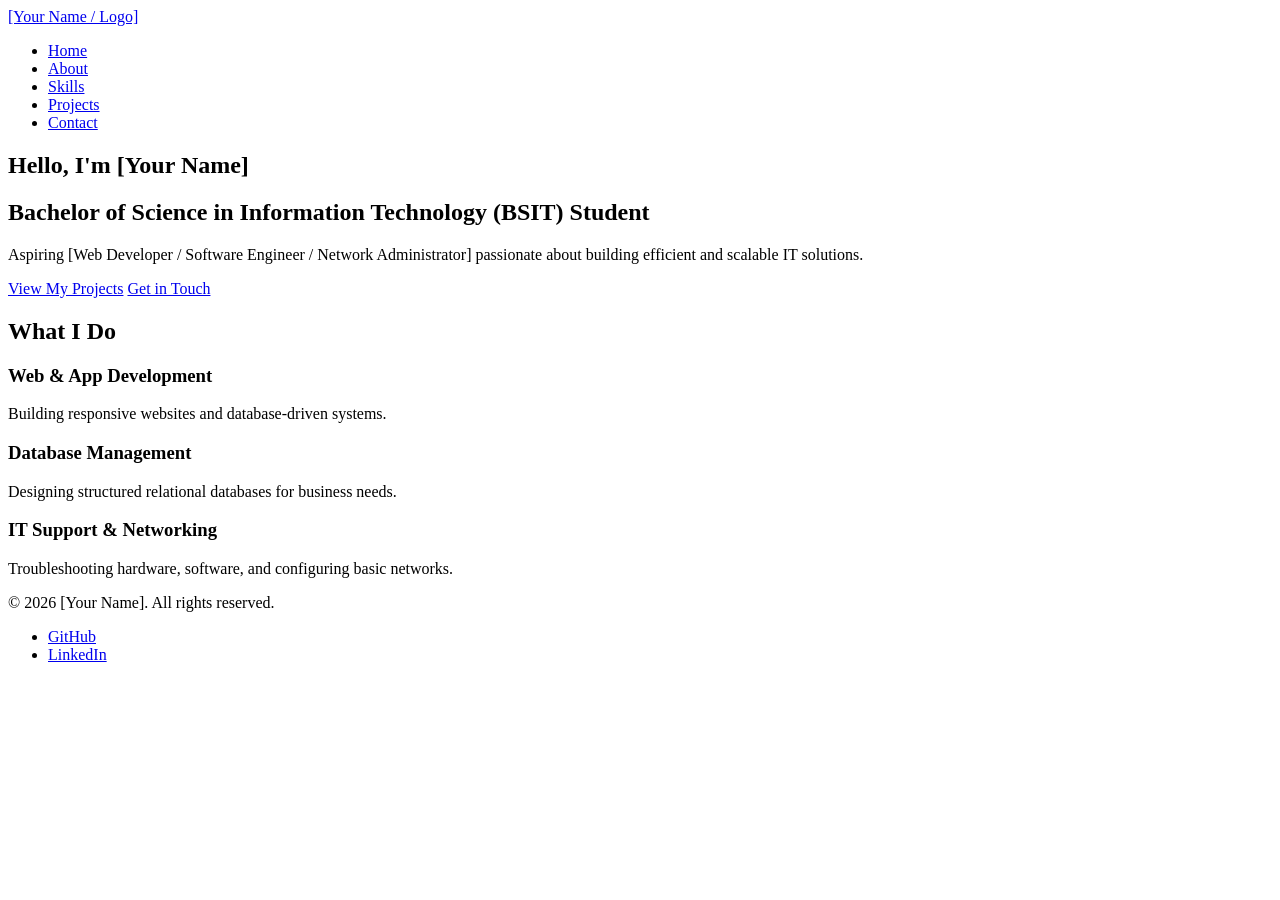
==== about.html @ 2b546a76 "creating the index structure" ====
<!DOCTYPE html>
<html lang="en">
<head>
    <meta charset="UTF-8">
    <meta name="viewport" content="width=device-width, initial-scale=1.0">
    <title>Home | [Your Name] - BSIT Portfolio</title>
    <!-- <link rel="stylesheet" href="style.css"> -->
</head>
<body>

    <header>
        <nav>
            <a href="index.html">[Your Name / Logo]</a>
            <ul>
                <li><a href="index.html">Home</a></li>
                <li><a href="about.html">About</a></li>
                <li><a href="skills.html">Skills</a></li>
                <li><a href="projects.html">Projects</a></li>
                <li><a href="contact.html">Contact</a></li>
            </ul>
        </nav>
    </header>

    <main>
        <!-- Hero Section -->
        <section id="hero">
            <h1>Hello, I'm [Your Name]</h1>
            <h2>Bachelor of Science in Information Technology (BSIT) Student</h2>
            <p>Aspiring [Web Developer / Software Engineer / Network Administrator] passionate about building efficient and scalable IT solutions.</p>
            <div>
                <a href="projects.html">View My Projects</a>
                <a href="contact.html">Get in Touch</a>
            </div>
        </section>

        <!-- Quick Overview Section -->
        <section id="overview">
            <h2>What I Do</h2>
            <article>
                <h3>Web & App Development</h3>
                <p>Building responsive websites and database-driven systems.</p>
            </article>
            <article>
                <h3>Database Management</h3>
                <p>Designing structured relational databases for business needs.</p>
            </article>
            <article>
                <h3>IT Support & Networking</h3>
                <p>Troubleshooting hardware, software, and configuring basic networks.</p>
            </article>
        </section>
    </main>

    <footer>
        <p>&copy; 2026 [Your Name]. All rights reserved.</p>
        <ul>
            <li><a href="#">GitHub</a></li>
            <li><a href="#">LinkedIn</a></li>
        </ul>
    </footer>

</body>
</html>
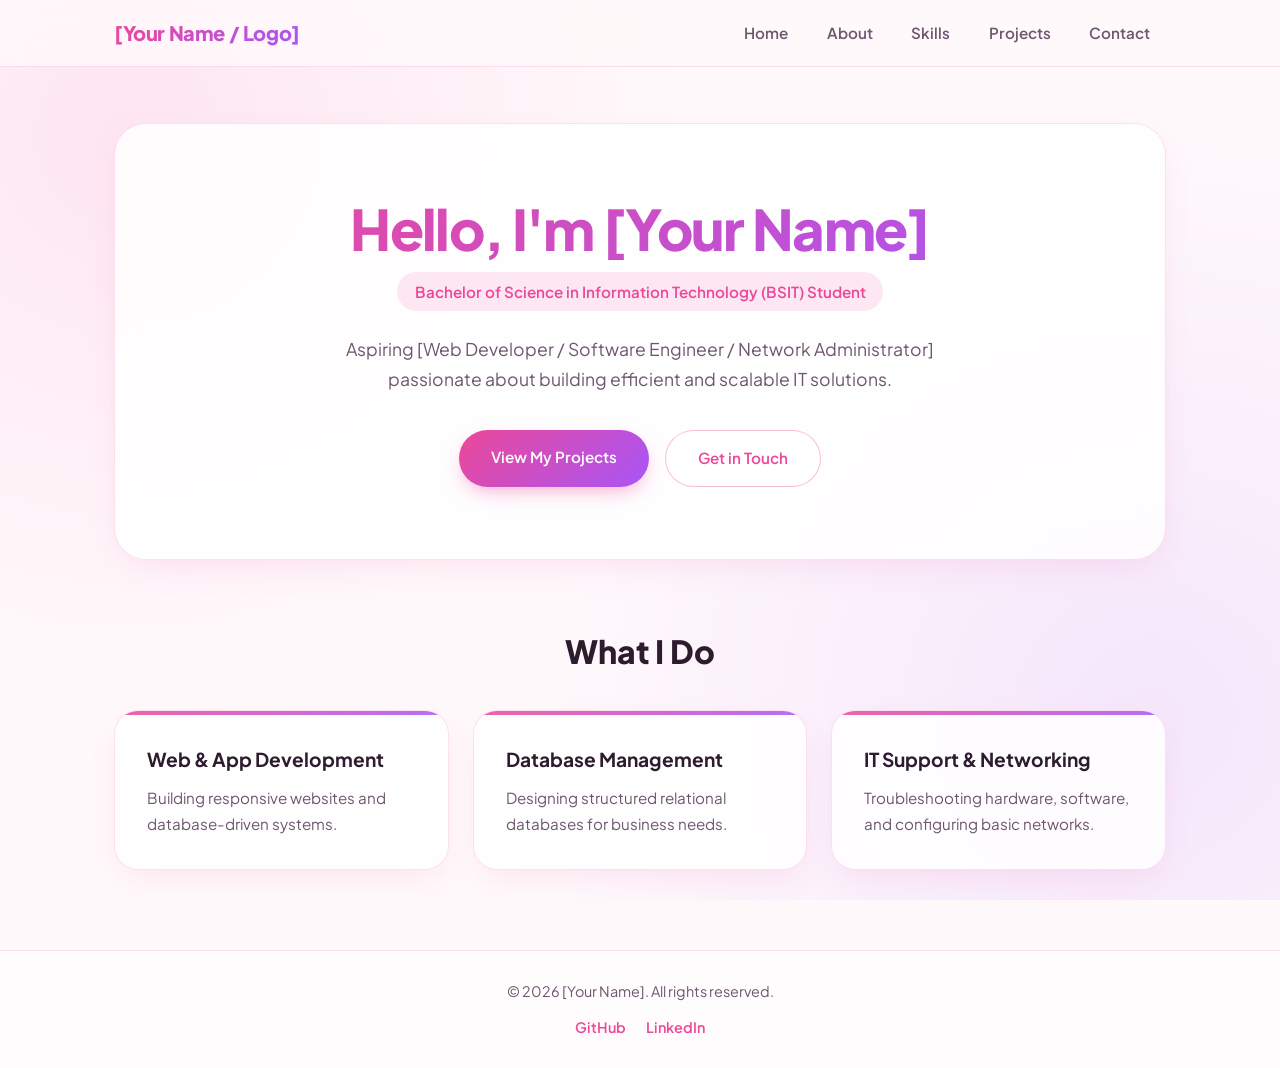
==== commit efdb1e72: "adding a style on about and contact" ====
--- a/about.html
+++ b/about.html
@@ -4,7 +4,7 @@
     <meta charset="UTF-8">
     <meta name="viewport" content="width=device-width, initial-scale=1.0">
     <title>Home | [Your Name] - BSIT Portfolio</title>
-    <!-- <link rel="stylesheet" href="style.css"> -->
+    <link rel="stylesheet" href="assets/about.css">
 </head>
 <body>
 
--- a/assets/about.css
+++ b/assets/about.css
@@ -0,0 +1,411 @@
+/* Import Modern Google Font */
+@import url('https://fonts.googleapis.com/css2?family=Plus+Jakarta+Sans:wght@400;500;600;700;800&display=swap');
+
+/* Color Palette & Variables */
+:root {
+    --bg-main: #fff9fb;
+    --bg-card: rgba(255, 255, 255, 0.85);
+    --text-dark: #2d1b2e;
+    --text-muted: #6e566f;
+    --accent-pink: #ec4899;
+    --accent-rose: #f43f5e;
+    --accent-lavender: #a855f7;
+    --soft-blush: #fce7f3;
+    --border-soft: rgba(236, 72, 153, 0.16);
+    --shadow-soft: 0 12px 35px -10px rgba(236, 72, 153, 0.15);
+    --gradient-primary: linear-gradient(135deg, #ec4899, #a855f7);
+}
+
+/* Reset & Base Styles */
+* {
+    margin: 0;
+    padding: 0;
+    box-sizing: border-box;
+}
+
+body {
+    font-family: 'Plus Jakarta Sans', -apple-system, BlinkMacSystemFont, sans-serif;
+    color: var(--text-dark);
+    background-color: var(--bg-main);
+    background-image:
+        radial-gradient(circle at 10% 15%, rgba(244, 114, 182, 0.14) 0%, transparent 40%),
+        radial-gradient(circle at 90% 80%, rgba(192, 132, 252, 0.16) 0%, transparent 45%);
+    background-attachment: fixed;
+    line-height: 1.7;
+    min-height: 100vh;
+    display: flex;
+    flex-direction: column;
+}
+
+/* Sticky Glassmorphism Navigation */
+header {
+    position: sticky;
+    top: 0;
+    z-index: 100;
+    background: rgba(255, 249, 251, 0.82);
+    backdrop-filter: blur(14px);
+    -webkit-backdrop-filter: blur(14px);
+    border-bottom: 1px solid var(--border-soft);
+}
+
+nav {
+    max-width: 1100px;
+    margin: 0 auto;
+    padding: 1rem 1.5rem;
+    display: flex;
+    justify-content: space-between;
+    align-items: center;
+    flex-wrap: wrap;
+    gap: 1rem;
+}
+
+/* Brand / Logo */
+nav > a {
+    font-size: 1.25rem;
+    font-weight: 800;
+    text-decoration: none;
+    background: var(--gradient-primary);
+    -webkit-background-clip: text;
+    -webkit-text-fill-color: transparent;
+    letter-spacing: -0.02em;
+}
+
+/* Nav Links */
+nav ul {
+    list-style: none;
+    display: flex;
+    gap: 0.4rem;
+    flex-wrap: wrap;
+}
+
+nav ul li a {
+    text-decoration: none;
+    color: var(--text-muted);
+    font-weight: 600;
+    font-size: 0.95rem;
+    padding: 0.5rem 1rem;
+    border-radius: 999px;
+    transition: all 0.25s ease;
+}
+
+nav ul li a:hover {
+    background-color: var(--soft-blush);
+    color: var(--accent-pink);
+}
+
+/* Main Container */
+main {
+    flex: 1;
+    width: 100%;
+    max-width: 1100px;
+    margin: 0 auto;
+    padding: 3.5rem 1.5rem 5rem;
+}
+
+/* =========================================
+   HOME SECTIONS (#hero & #overview)
+   ========================================= */
+#hero {
+    text-align: center;
+    padding: 4.5rem 2rem;
+    background: var(--bg-card);
+    border: 1px solid var(--border-soft);
+    border-radius: 32px;
+    box-shadow: var(--shadow-soft);
+    backdrop-filter: blur(10px);
+    margin-bottom: 4rem;
+}
+
+#hero h1 {
+    font-size: clamp(2.2rem, 5vw, 3.5rem);
+    font-weight: 800;
+    letter-spacing: -0.03em;
+    line-height: 1.15;
+    margin-bottom: 0.75rem;
+    background: var(--gradient-primary);
+    -webkit-background-clip: text;
+    -webkit-text-fill-color: transparent;
+}
+
+#hero h2 {
+    display: inline-block;
+    font-size: 0.95rem;
+    font-weight: 600;
+    color: var(--accent-pink);
+    background-color: var(--soft-blush);
+    padding: 0.4rem 1.1rem;
+    border-radius: 999px;
+    margin-bottom: 1.5rem;
+}
+
+#hero p {
+    max-width: 620px;
+    margin: 0 auto 2.2rem;
+    color: var(--text-muted);
+    font-size: 1.1rem;
+}
+
+#hero div {
+    display: flex;
+    justify-content: center;
+    gap: 1rem;
+    flex-wrap: wrap;
+}
+
+#hero div a {
+    text-decoration: none;
+    font-weight: 600;
+    font-size: 0.95rem;
+    padding: 0.9rem 2rem;
+    border-radius: 999px;
+    transition: transform 0.25s ease, box-shadow 0.25s ease, background-color 0.25s ease;
+}
+
+/* Primary Pill Button */
+#hero div a:first-child {
+    background: var(--gradient-primary);
+    color: #ffffff;
+    box-shadow: 0 8px 20px -6px rgba(236, 72, 153, 0.5);
+}
+
+#hero div a:first-child:hover {
+    transform: translateY(-3px);
+    box-shadow: 0 12px 24px -6px rgba(236, 72, 153, 0.65);
+}
+
+/* Secondary Outline Pill Button */
+#hero div a:last-child {
+    background: #ffffff;
+    color: var(--accent-pink);
+    border: 1.5px solid rgba(236, 72, 153, 0.35);
+}
+
+#hero div a:last-child:hover {
+    background: var(--soft-blush);
+    transform: translateY(-3px);
+}
+
+/* Overview Grid Section */
+#overview {
+    display: grid;
+    grid-template-columns: repeat(auto-fit, minmax(260px, 1fr));
+    gap: 1.5rem;
+}
+
+#overview h2 {
+    grid-column: 1 / -1;
+    text-align: center;
+    font-size: 2rem;
+    font-weight: 800;
+    margin-bottom: 0.5rem;
+    color: var(--text-dark);
+}
+
+#overview article {
+    background: var(--bg-card);
+    border: 1px solid var(--border-soft);
+    border-radius: 24px;
+    padding: 2rem;
+    box-shadow: var(--shadow-soft);
+    transition: transform 0.3s ease, border-color 0.3s ease;
+    position: relative;
+    overflow: hidden;
+}
+
+#overview article::before {
+    content: "";
+    position: absolute;
+    top: 0;
+    left: 0;
+    width: 100%;
+    height: 4px;
+    background: var(--gradient-primary);
+    opacity: 0.85;
+}
+
+#overview article:hover {
+    transform: translateY(-6px);
+    border-color: rgba(236, 72, 153, 0.4);
+}
+
+#overview article h3 {
+    font-size: 1.2rem;
+    font-weight: 700;
+    margin-bottom: 0.6rem;
+    color: var(--text-dark);
+}
+
+#overview article p {
+    color: var(--text-muted);
+    font-size: 0.95rem;
+}
+
+/* =========================================
+   ABOUT PAGE SECTIONS (#bio, #education, #certifications)
+   ========================================= */
+#bio,
+#education,
+#certifications {
+    background: var(--bg-card);
+    border: 1px solid var(--border-soft);
+    border-radius: 28px;
+    padding: 2.5rem;
+    box-shadow: var(--shadow-soft);
+    margin-bottom: 2rem;
+}
+
+#bio {
+    text-align: center;
+}
+
+#bio h1 {
+    font-size: 2.4rem;
+    font-weight: 800;
+    margin-bottom: 1.5rem;
+    background: var(--gradient-primary);
+    -webkit-background-clip: text;
+    -webkit-text-fill-color: transparent;
+}
+
+#bio img {
+    width: 165px;
+    height: 165px;
+    object-fit: cover;
+    border-radius: 50%;
+    border: 4px solid #ffffff;
+    box-shadow: 0 0 0 3px rgba(236, 72, 153, 0.35), var(--shadow-soft);
+    margin-bottom: 1.5rem;
+}
+
+#bio p {
+    max-width: 700px;
+    margin: 0 auto 1.2rem;
+    color: var(--text-muted);
+}
+
+#bio a {
+    display: inline-block;
+    margin-top: 0.8rem;
+    text-decoration: none;
+    background: var(--gradient-primary);
+    color: #ffffff;
+    font-weight: 600;
+    padding: 0.85rem 2rem;
+    border-radius: 999px;
+    box-shadow: 0 8px 20px -6px rgba(236, 72, 153, 0.45);
+    transition: transform 0.25s ease;
+}
+
+#bio a:hover {
+    transform: translateY(-3px);
+}
+
+#education h2,
+#certifications h2 {
+    font-size: 1.6rem;
+    font-weight: 700;
+    margin-bottom: 1.25rem;
+    color: var(--text-dark);
+}
+
+#education article {
+    border-left: 3px solid var(--accent-pink);
+    padding-left: 1.5rem;
+}
+
+#education article h3 {
+    font-size: 1.2rem;
+    color: var(--text-dark);
+}
+
+#education article p {
+    color: var(--text-muted);
+    font-size: 0.95rem;
+    margin-top: 0.25rem;
+}
+
+#education article h4 {
+    margin-top: 1.2rem;
+    margin-bottom: 0.6rem;
+    color: var(--accent-pink);
+    font-size: 0.95rem;
+    text-transform: uppercase;
+    letter-spacing: 0.05em;
+}
+
+#education ul,
+#certifications ul {
+    list-style: none;
+    display: flex;
+    flex-wrap: wrap;
+    gap: 0.6rem;
+}
+
+#education ul li,
+#certifications ul li {
+    background: var(--soft-blush);
+    color: #9d174d;
+    font-weight: 500;
+    font-size: 0.9rem;
+    padding: 0.45rem 1rem;
+    border-radius: 999px;
+}
+
+/* =========================================
+   FOOTER
+   ========================================= */
+footer {
+    border-top: 1px solid var(--border-soft);
+    background: rgba(255, 255, 255, 0.6);
+    padding: 1.75rem 1.5rem;
+    text-align: center;
+}
+
+footer p {
+    color: var(--text-muted);
+    font-size: 0.9rem;
+    margin-bottom: 0.6rem;
+}
+
+footer ul {
+    list-style: none;
+    display: flex;
+    justify-content: center;
+    gap: 1.25rem;
+}
+
+footer ul li a {
+    text-decoration: none;
+    color: var(--accent-pink);
+    font-weight: 600;
+    font-size: 0.9rem;
+    transition: color 0.2s ease;
+}
+
+footer ul li a:hover {
+    color: var(--accent-lavender);
+}
+
+/* =========================================
+   MOBILE RESPONSIVENESS
+   ========================================= */
+@media (max-width: 768px) {
+    nav {
+        flex-direction: column;
+        text-align: center;
+    }
+
+    nav ul {
+        justify-content: center;
+    }
+
+    #hero {
+        padding: 3rem 1.25rem;
+    }
+
+    #bio,
+    #education,
+    #certifications {
+        padding: 1.75rem 1.25rem;
+    }
+}
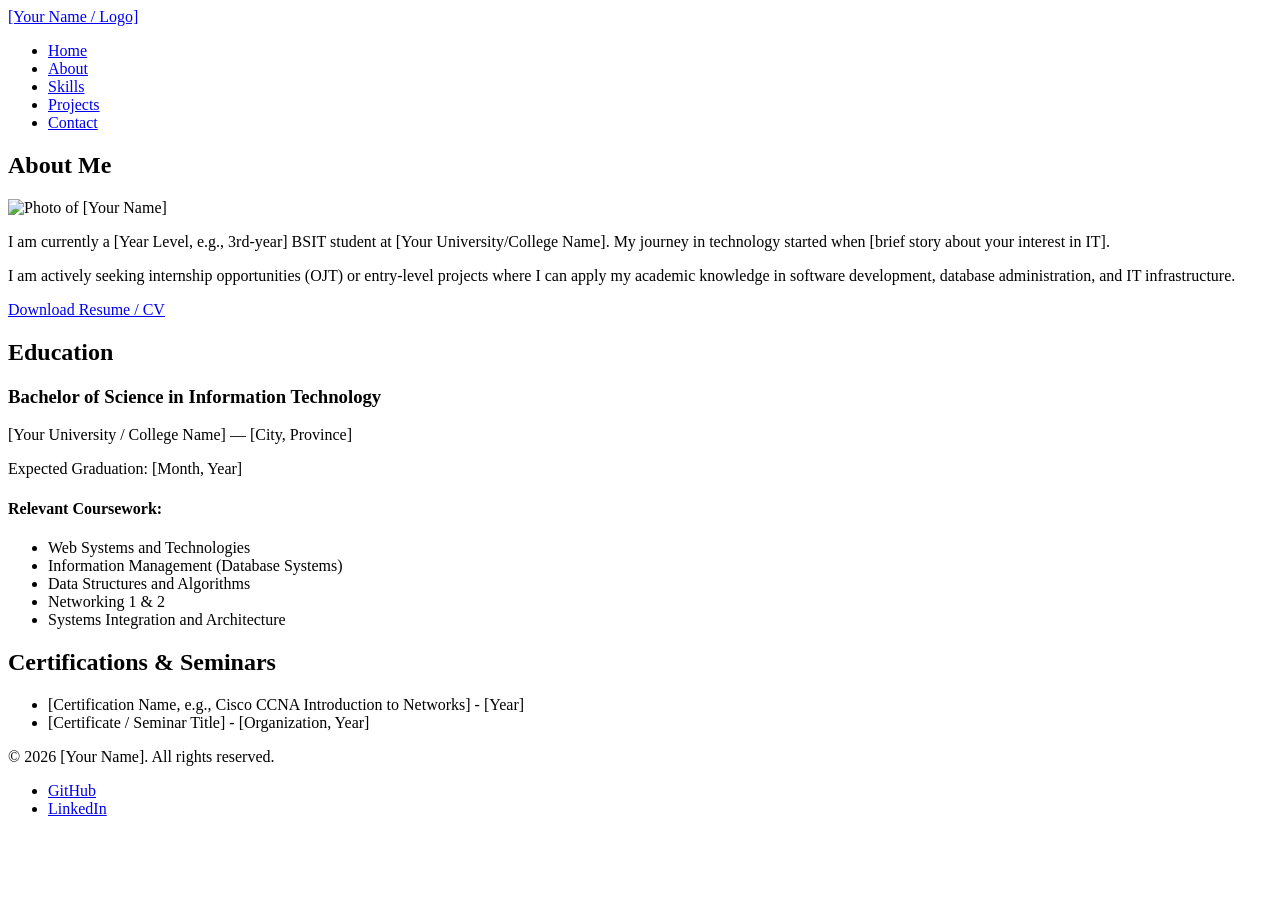
==== commit fa17d82c: "adding infromation on indext" ====
--- a/about.html
+++ b/about.html
@@ -3,8 +3,8 @@
 <head>
     <meta charset="UTF-8">
     <meta name="viewport" content="width=device-width, initial-scale=1.0">
-    <title>Home | [Your Name] - BSIT Portfolio</title>
-    <link rel="stylesheet" href="assets/about.css">
+    <title>About Me | [Your Name] - BSIT Portfolio</title>
+    <!-- <link rel="stylesheet" href="style.css"> -->
 </head>
 <body>
 
@@ -22,32 +22,37 @@
     </header>
 
     <main>
-        <!-- Hero Section -->
-        <section id="hero">
-            <h1>Hello, I'm [Your Name]</h1>
-            <h2>Bachelor of Science in Information Technology (BSIT) Student</h2>
-            <p>Aspiring [Web Developer / Software Engineer / Network Administrator] passionate about building efficient and scalable IT solutions.</p>
-            <div>
-                <a href="projects.html">View My Projects</a>
-                <a href="contact.html">Get in Touch</a>
-            </div>
+        <section id="bio">
+            <h1>About Me</h1>
+            <img src="profile-placeholder.jpg" alt="Photo of [Your Name]">
+            <p>I am currently a [Year Level, e.g., 3rd-year] BSIT student at [Your University/College Name]. My journey in technology started when [brief story about your interest in IT].</p>
+            <p>I am actively seeking internship opportunities (OJT) or entry-level projects where I can apply my academic knowledge in software development, database administration, and IT infrastructure.</p>
+            <a href="resume.pdf" download>Download Resume / CV</a>
         </section>
 
-        <!-- Quick Overview Section -->
-        <section id="overview">
-            <h2>What I Do</h2>
+        <section id="education">
+            <h2>Education</h2>
             <article>
-                <h3>Web & App Development</h3>
-                <p>Building responsive websites and database-driven systems.</p>
+                <h3>Bachelor of Science in Information Technology</h3>
+                <p>[Your University / College Name] — [City, Province]</p>
+                <p>Expected Graduation: [Month, Year]</p>
+                <h4>Relevant Coursework:</h4>
+                <ul>
+                    <li>Web Systems and Technologies</li>
+                    <li>Information Management (Database Systems)</li>
+                    <li>Data Structures and Algorithms</li>
+                    <li>Networking 1 & 2</li>
+                    <li>Systems Integration and Architecture</li>
+                </ul>
             </article>
-            <article>
-                <h3>Database Management</h3>
-                <p>Designing structured relational databases for business needs.</p>
-            </article>
-            <article>
-                <h3>IT Support & Networking</h3>
-                <p>Troubleshooting hardware, software, and configuring basic networks.</p>
-            </article>
+        </section>
+
+        <section id="certifications">
+            <h2>Certifications & Seminars</h2>
+            <ul>
+                <li>[Certification Name, e.g., Cisco CCNA Introduction to Networks] - [Year]</li>
+                <li>[Certificate / Seminar Title] - [Organization, Year]</li>
+            </ul>
         </section>
     </main>
 
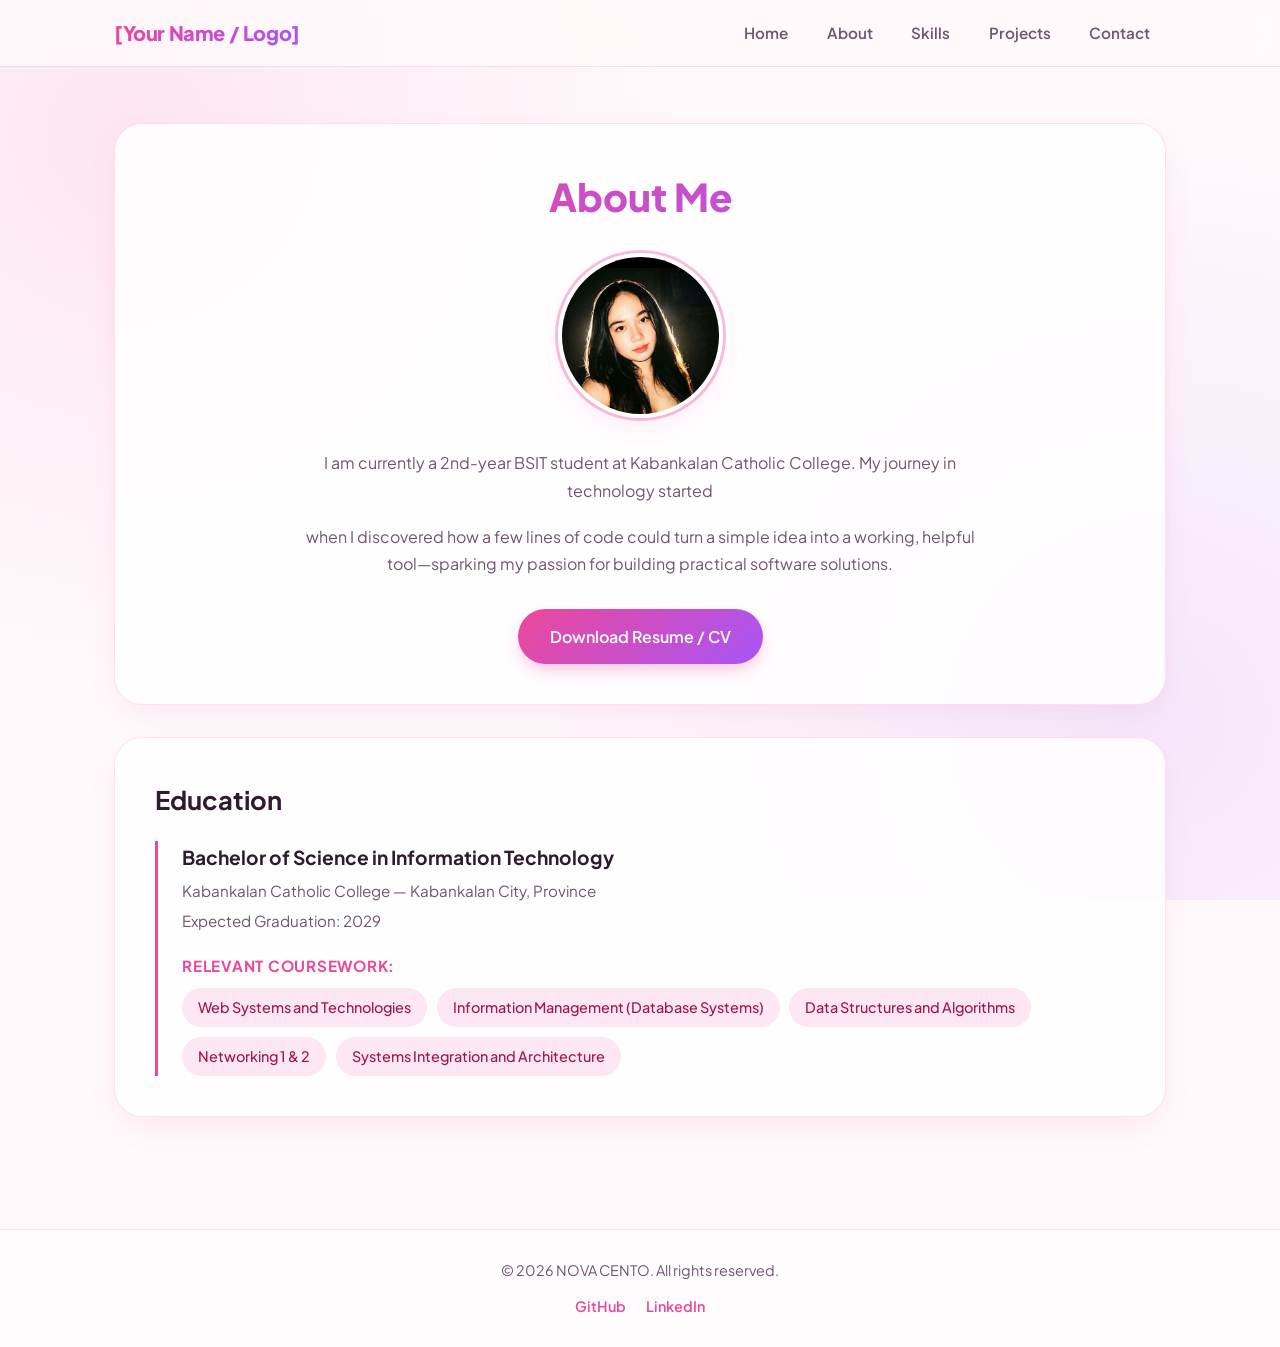
==== commit 673eaabe: "adding infromation on story as a bsit students" ====
--- a/about.html
+++ b/about.html
@@ -4,7 +4,7 @@
     <meta charset="UTF-8">
     <meta name="viewport" content="width=device-width, initial-scale=1.0">
     <title>About Me | [Your Name] - BSIT Portfolio</title>
-    <!-- <link rel="stylesheet" href="style.css"> -->
+    <link rel="stylesheet" href="assets/about.css">
 </head>
 <body>
 
@@ -24,9 +24,9 @@
     <main>
         <section id="bio">
             <h1>About Me</h1>
-            <img src="profile-placeholder.jpg" alt="Photo of [Your Name]">
-            <p>I am currently a [Year Level, e.g., 3rd-year] BSIT student at [Your University/College Name]. My journey in technology started when [brief story about your interest in IT].</p>
-            <p>I am actively seeking internship opportunities (OJT) or entry-level projects where I can apply my academic knowledge in software development, database administration, and IT infrastructure.</p>
+            <img src="assets/photo/profile.jpg" alt="Photo of [Your Name]">
+            <p>I am currently a 2nd-year BSIT student at Kabankalan Catholic College. My journey in technology started </p>
+            <p>when I discovered how a few lines of code could turn a simple idea into a working, helpful tool—sparking my passion for building practical software solutions.</p>
             <a href="resume.pdf" download>Download Resume / CV</a>
         </section>
 
@@ -34,8 +34,8 @@
             <h2>Education</h2>
             <article>
                 <h3>Bachelor of Science in Information Technology</h3>
-                <p>[Your University / College Name] — [City, Province]</p>
-                <p>Expected Graduation: [Month, Year]</p>
+                <p>Kabankalan Catholic College — Kabankalan City, Province</p>
+                <p>Expected Graduation: 2029</p>
                 <h4>Relevant Coursework:</h4>
                 <ul>
                     <li>Web Systems and Technologies</li>
@@ -47,17 +47,11 @@
             </article>
         </section>
 
-        <section id="certifications">
-            <h2>Certifications & Seminars</h2>
-            <ul>
-                <li>[Certification Name, e.g., Cisco CCNA Introduction to Networks] - [Year]</li>
-                <li>[Certificate / Seminar Title] - [Organization, Year]</li>
-            </ul>
-        </section>
+
     </main>
 
     <footer>
-        <p>&copy; 2026 [Your Name]. All rights reserved.</p>
+        <p>&copy; 2026 NOVA CENTO. All rights reserved.</p>
         <ul>
             <li><a href="#">GitHub</a></li>
             <li><a href="#">LinkedIn</a></li>
--- a/assets/about.css
+++ b/assets/about.css
@@ -0,0 +1,411 @@
+/* Import Modern Google Font */
+@import url('https://fonts.googleapis.com/css2?family=Plus+Jakarta+Sans:wght@400;500;600;700;800&display=swap');
+
+/* Color Palette & Variables */
+:root {
+    --bg-main: #fff9fb;
+    --bg-card: rgba(255, 255, 255, 0.85);
+    --text-dark: #2d1b2e;
+    --text-muted: #6e566f;
+    --accent-pink: #ec4899;
+    --accent-rose: #f43f5e;
+    --accent-lavender: #a855f7;
+    --soft-blush: #fce7f3;
+    --border-soft: rgba(236, 72, 153, 0.16);
+    --shadow-soft: 0 12px 35px -10px rgba(236, 72, 153, 0.15);
+    --gradient-primary: linear-gradient(135deg, #ec4899, #a855f7);
+}
+
+/* Reset & Base Styles */
+* {
+    margin: 0;
+    padding: 0;
+    box-sizing: border-box;
+}
+
+body {
+    font-family: 'Plus Jakarta Sans', -apple-system, BlinkMacSystemFont, sans-serif;
+    color: var(--text-dark);
+    background-color: var(--bg-main);
+    background-image:
+        radial-gradient(circle at 10% 15%, rgba(244, 114, 182, 0.14) 0%, transparent 40%),
+        radial-gradient(circle at 90% 80%, rgba(192, 132, 252, 0.16) 0%, transparent 45%);
+    background-attachment: fixed;
+    line-height: 1.7;
+    min-height: 100vh;
+    display: flex;
+    flex-direction: column;
+}
+
+/* Sticky Glassmorphism Navigation */
+header {
+    position: sticky;
+    top: 0;
+    z-index: 100;
+    background: rgba(255, 249, 251, 0.82);
+    backdrop-filter: blur(14px);
+    -webkit-backdrop-filter: blur(14px);
+    border-bottom: 1px solid var(--border-soft);
+}
+
+nav {
+    max-width: 1100px;
+    margin: 0 auto;
+    padding: 1rem 1.5rem;
+    display: flex;
+    justify-content: space-between;
+    align-items: center;
+    flex-wrap: wrap;
+    gap: 1rem;
+}
+
+/* Brand / Logo */
+nav > a {
+    font-size: 1.25rem;
+    font-weight: 800;
+    text-decoration: none;
+    background: var(--gradient-primary);
+    -webkit-background-clip: text;
+    -webkit-text-fill-color: transparent;
+    letter-spacing: -0.02em;
+}
+
+/* Nav Links */
+nav ul {
+    list-style: none;
+    display: flex;
+    gap: 0.4rem;
+    flex-wrap: wrap;
+}
+
+nav ul li a {
+    text-decoration: none;
+    color: var(--text-muted);
+    font-weight: 600;
+    font-size: 0.95rem;
+    padding: 0.5rem 1rem;
+    border-radius: 999px;
+    transition: all 0.25s ease;
+}
+
+nav ul li a:hover {
+    background-color: var(--soft-blush);
+    color: var(--accent-pink);
+}
+
+/* Main Container */
+main {
+    flex: 1;
+    width: 100%;
+    max-width: 1100px;
+    margin: 0 auto;
+    padding: 3.5rem 1.5rem 5rem;
+}
+
+/* =========================================
+   HOME SECTIONS (#hero & #overview)
+   ========================================= */
+#hero {
+    text-align: center;
+    padding: 4.5rem 2rem;
+    background: var(--bg-card);
+    border: 1px solid var(--border-soft);
+    border-radius: 32px;
+    box-shadow: var(--shadow-soft);
+    backdrop-filter: blur(10px);
+    margin-bottom: 4rem;
+}
+
+#hero h1 {
+    font-size: clamp(2.2rem, 5vw, 3.5rem);
+    font-weight: 800;
+    letter-spacing: -0.03em;
+    line-height: 1.15;
+    margin-bottom: 0.75rem;
+    background: var(--gradient-primary);
+    -webkit-background-clip: text;
+    -webkit-text-fill-color: transparent;
+}
+
+#hero h2 {
+    display: inline-block;
+    font-size: 0.95rem;
+    font-weight: 600;
+    color: var(--accent-pink);
+    background-color: var(--soft-blush);
+    padding: 0.4rem 1.1rem;
+    border-radius: 999px;
+    margin-bottom: 1.5rem;
+}
+
+#hero p {
+    max-width: 620px;
+    margin: 0 auto 2.2rem;
+    color: var(--text-muted);
+    font-size: 1.1rem;
+}
+
+#hero div {
+    display: flex;
+    justify-content: center;
+    gap: 1rem;
+    flex-wrap: wrap;
+}
+
+#hero div a {
+    text-decoration: none;
+    font-weight: 600;
+    font-size: 0.95rem;
+    padding: 0.9rem 2rem;
+    border-radius: 999px;
+    transition: transform 0.25s ease, box-shadow 0.25s ease, background-color 0.25s ease;
+}
+
+/* Primary Pill Button */
+#hero div a:first-child {
+    background: var(--gradient-primary);
+    color: #ffffff;
+    box-shadow: 0 8px 20px -6px rgba(236, 72, 153, 0.5);
+}
+
+#hero div a:first-child:hover {
+    transform: translateY(-3px);
+    box-shadow: 0 12px 24px -6px rgba(236, 72, 153, 0.65);
+}
+
+/* Secondary Outline Pill Button */
+#hero div a:last-child {
+    background: #ffffff;
+    color: var(--accent-pink);
+    border: 1.5px solid rgba(236, 72, 153, 0.35);
+}
+
+#hero div a:last-child:hover {
+    background: var(--soft-blush);
+    transform: translateY(-3px);
+}
+
+/* Overview Grid Section */
+#overview {
+    display: grid;
+    grid-template-columns: repeat(auto-fit, minmax(260px, 1fr));
+    gap: 1.5rem;
+}
+
+#overview h2 {
+    grid-column: 1 / -1;
+    text-align: center;
+    font-size: 2rem;
+    font-weight: 800;
+    margin-bottom: 0.5rem;
+    color: var(--text-dark);
+}
+
+#overview article {
+    background: var(--bg-card);
+    border: 1px solid var(--border-soft);
+    border-radius: 24px;
+    padding: 2rem;
+    box-shadow: var(--shadow-soft);
+    transition: transform 0.3s ease, border-color 0.3s ease;
+    position: relative;
+    overflow: hidden;
+}
+
+#overview article::before {
+    content: "";
+    position: absolute;
+    top: 0;
+    left: 0;
+    width: 100%;
+    height: 4px;
+    background: var(--gradient-primary);
+    opacity: 0.85;
+}
+
+#overview article:hover {
+    transform: translateY(-6px);
+    border-color: rgba(236, 72, 153, 0.4);
+}
+
+#overview article h3 {
+    font-size: 1.2rem;
+    font-weight: 700;
+    margin-bottom: 0.6rem;
+    color: var(--text-dark);
+}
+
+#overview article p {
+    color: var(--text-muted);
+    font-size: 0.95rem;
+}
+
+/* =========================================
+   ABOUT PAGE SECTIONS (#bio, #education, #certifications)
+   ========================================= */
+#bio,
+#education,
+#certifications {
+    background: var(--bg-card);
+    border: 1px solid var(--border-soft);
+    border-radius: 28px;
+    padding: 2.5rem;
+    box-shadow: var(--shadow-soft);
+    margin-bottom: 2rem;
+}
+
+#bio {
+    text-align: center;
+}
+
+#bio h1 {
+    font-size: 2.4rem;
+    font-weight: 800;
+    margin-bottom: 1.5rem;
+    background: var(--gradient-primary);
+    -webkit-background-clip: text;
+    -webkit-text-fill-color: transparent;
+}
+
+#bio img {
+    width: 165px;
+    height: 165px;
+    object-fit: cover;
+    border-radius: 50%;
+    border: 4px solid #ffffff;
+    box-shadow: 0 0 0 3px rgba(236, 72, 153, 0.35), var(--shadow-soft);
+    margin-bottom: 1.5rem;
+}
+
+#bio p {
+    max-width: 700px;
+    margin: 0 auto 1.2rem;
+    color: var(--text-muted);
+}
+
+#bio a {
+    display: inline-block;
+    margin-top: 0.8rem;
+    text-decoration: none;
+    background: var(--gradient-primary);
+    color: #ffffff;
+    font-weight: 600;
+    padding: 0.85rem 2rem;
+    border-radius: 999px;
+    box-shadow: 0 8px 20px -6px rgba(236, 72, 153, 0.45);
+    transition: transform 0.25s ease;
+}
+
+#bio a:hover {
+    transform: translateY(-3px);
+}
+
+#education h2,
+#certifications h2 {
+    font-size: 1.6rem;
+    font-weight: 700;
+    margin-bottom: 1.25rem;
+    color: var(--text-dark);
+}
+
+#education article {
+    border-left: 3px solid var(--accent-pink);
+    padding-left: 1.5rem;
+}
+
+#education article h3 {
+    font-size: 1.2rem;
+    color: var(--text-dark);
+}
+
+#education article p {
+    color: var(--text-muted);
+    font-size: 0.95rem;
+    margin-top: 0.25rem;
+}
+
+#education article h4 {
+    margin-top: 1.2rem;
+    margin-bottom: 0.6rem;
+    color: var(--accent-pink);
+    font-size: 0.95rem;
+    text-transform: uppercase;
+    letter-spacing: 0.05em;
+}
+
+#education ul,
+#certifications ul {
+    list-style: none;
+    display: flex;
+    flex-wrap: wrap;
+    gap: 0.6rem;
+}
+
+#education ul li,
+#certifications ul li {
+    background: var(--soft-blush);
+    color: #9d174d;
+    font-weight: 500;
+    font-size: 0.9rem;
+    padding: 0.45rem 1rem;
+    border-radius: 999px;
+}
+
+/* =========================================
+   FOOTER
+   ========================================= */
+footer {
+    border-top: 1px solid var(--border-soft);
+    background: rgba(255, 255, 255, 0.6);
+    padding: 1.75rem 1.5rem;
+    text-align: center;
+}
+
+footer p {
+    color: var(--text-muted);
+    font-size: 0.9rem;
+    margin-bottom: 0.6rem;
+}
+
+footer ul {
+    list-style: none;
+    display: flex;
+    justify-content: center;
+    gap: 1.25rem;
+}
+
+footer ul li a {
+    text-decoration: none;
+    color: var(--accent-pink);
+    font-weight: 600;
+    font-size: 0.9rem;
+    transition: color 0.2s ease;
+}
+
+footer ul li a:hover {
+    color: var(--accent-lavender);
+}
+
+/* =========================================
+   MOBILE RESPONSIVENESS
+   ========================================= */
+@media (max-width: 768px) {
+    nav {
+        flex-direction: column;
+        text-align: center;
+    }
+
+    nav ul {
+        justify-content: center;
+    }
+
+    #hero {
+        padding: 3rem 1.25rem;
+    }
+
+    #bio,
+    #education,
+    #certifications {
+        padding: 1.75rem 1.25rem;
+    }
+}
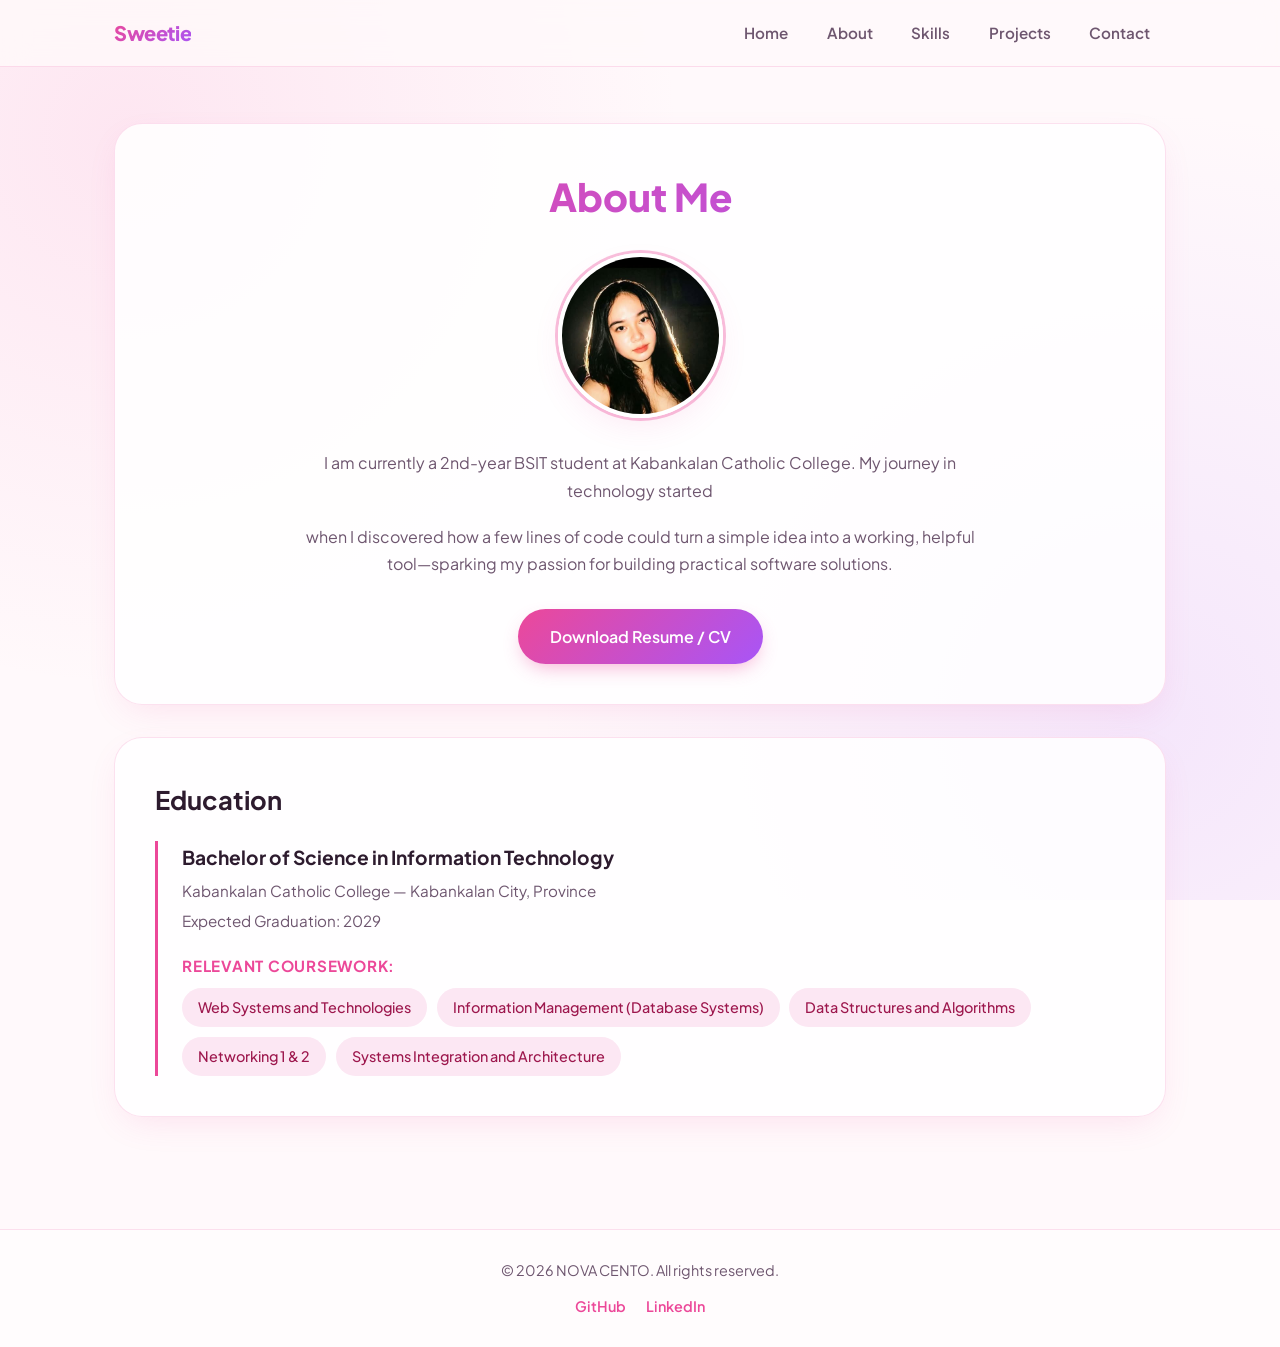
==== commit 50939a1b: "adding information and picture on projects page" ====
--- a/about.html
+++ b/about.html
@@ -3,14 +3,14 @@
 <head>
     <meta charset="UTF-8">
     <meta name="viewport" content="width=device-width, initial-scale=1.0">
-    <title>About Me | [Your Name] - BSIT Portfolio</title>
+    <title>About Me Nova Cento - BSIT Portfolio</title>
     <link rel="stylesheet" href="assets/about.css">
 </head>
 <body>
 
     <header>
         <nav>
-            <a href="index.html">[Your Name / Logo]</a>
+            <a href="index.html">Sweetie</a>
             <ul>
                 <li><a href="index.html">Home</a></li>
                 <li><a href="about.html">About</a></li>
